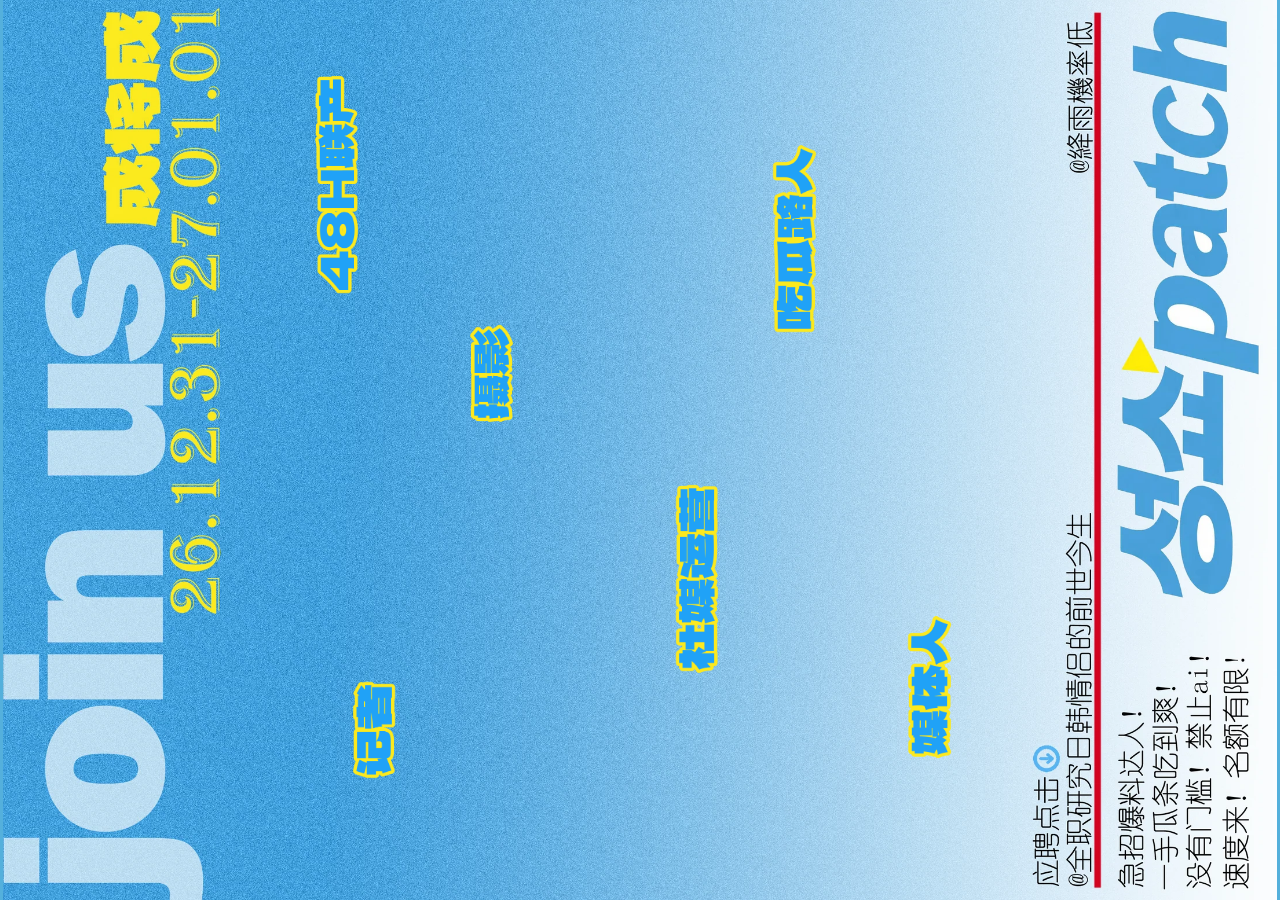
==== poster.html @ 54b84e3b "Add animated recruitment poster with original styling and Weibo link" ====
<!DOCTYPE html>
<html lang="zh-CN">
<head>
  <meta charset="UTF-8" />
  <meta name="viewport" content="width=device-width, initial-scale=1.0, viewport-fit=cover" />
  <meta name="theme-color" content="#54b0dc" />
  <title>Join us · 招募海报</title>
  <link rel="preload" as="image" href="assets/join-us-poster.webp?v=31" fetchpriority="high" />
  <style>
    * { box-sizing: border-box; }
    html, body { margin: 0; width: 100%; height: 100%; overflow: hidden; background: #54b0dc; }
    .poster-stage {
      position: fixed; left: 50%; top: 50%;
      width: 100vw; height: 100vh;
      width: 100dvw; height: 100dvh;
      transform: translate(-50%, -50%);
      display: flex; align-items: center; justify-content: center;
    }
    .poster-frame {
      position: relative; width: min(100vw, calc(100vh * 2480 / 3508));
      width: min(100dvw, calc(100dvh * 2480 / 3508));
      aspect-ratio: 2480 / 3508;
    }
    .weibo-link {
      position: absolute; left: 0.6%; top: 80.4%; width: 44%; height: 5.2%;
      z-index: 2; border-radius: 3px; cursor: pointer;
      touch-action: manipulation;
    }
    .weibo-link:hover { background: rgba(255, 255, 255, 0.14); }
    .weibo-link:focus-visible { outline: 3px solid #ffe500; outline-offset: 2px; }
    .poster-label {
      position: absolute; display: block; pointer-events: none;
      animation: twinkle var(--period) ease-in-out var(--delay) infinite;
      transform-origin: center;
    }
    @keyframes twinkle {
      0%, 100% { transform: scale(0.97); }
      50% { transform: scale(1.075); }
    }
    .poster {
      display: block; width: 100%; height: 100%; object-fit: contain;
      animation: appear 240ms ease-out;
    }
    @media (orientation: landscape) {
      .poster-frame {
        width: min(100vh, calc(100vw * 2480 / 3508));
        width: min(100dvh, calc(100dvw * 2480 / 3508));
      }
      .poster-stage {
        width: 100vh; height: 100vw;
        width: 100dvh; height: 100dvw;
        transform: translate(-50%, -50%) rotate(-90deg);
      }
    }
    @keyframes appear { from { opacity: 0; transform: scale(.96); } to { opacity: 1; transform: scale(1); } }
    @media (prefers-reduced-motion: reduce) { .poster, .poster-label { animation: none; } }
  </style>
</head>
<body>
  <main class="poster-stage" aria-label="招募海报">
    <div class="poster-frame">
    <img class="poster" src="assets/join-us-poster.webp?v=31" width="1555" height="2200"
      alt="Join us 成将成，26.12.31—27.01.01。招募记者、48H联产、摄影、社媒运营、吃瓜路人、媒体人。急招爆料达人，一手瓜条吃到爽，没有门槛，禁止AI，速度来，名额有限。"
      fetchpriority="high" loading="eager" />
    <img class="poster-label" src="assets/poster-label-0.webp" alt="" aria-hidden="true" style="left:12.82258%;top:26.88141%;width:12.13710%;height:4.38997%;--period:2.60s;--delay:-0.00s" />
    <img class="poster-label" src="assets/poster-label-1.webp" alt="" aria-hidden="true" style="left:52.37903%;top:36.11745%;width:12.29839%;height:4.41847%;--period:2.83s;--delay:-0.61s" />
    <img class="poster-label" src="assets/poster-label-2.webp" alt="" aria-hidden="true" style="left:66.69355%;top:23.94527%;width:25.68548%;height:4.44698%;--period:3.06s;--delay:-1.22s" />
    <img class="poster-label" src="assets/poster-label-3.webp" alt="" aria-hidden="true" style="left:14.95968%;top:70.52452%;width:17.41935%;height:4.41847%;--period:3.29s;--delay:-1.83s" />
    <img class="poster-label" src="assets/poster-label-4.webp" alt="" aria-hidden="true" style="left:24.47581%;top:52.25200%;width:22.41935%;height:4.38997%;--period:3.52s;--delay:-2.44s" />
    <img class="poster-label" src="assets/poster-label-5.webp" alt="" aria-hidden="true" style="left:62.37903%;top:59.92018%;width:22.25806%;height:4.41847%;--period:3.75s;--delay:-3.05s" />
    <a class="weibo-link" href="https://weibo.com/u/4026392634"
      aria-label="访问 @全职研究日韩情侣的前世今生 的微博主页"
      title="访问 @全职研究日韩情侣的前世今生 的微博主页"></a>
    </div>
  </main>
</body>
</html>
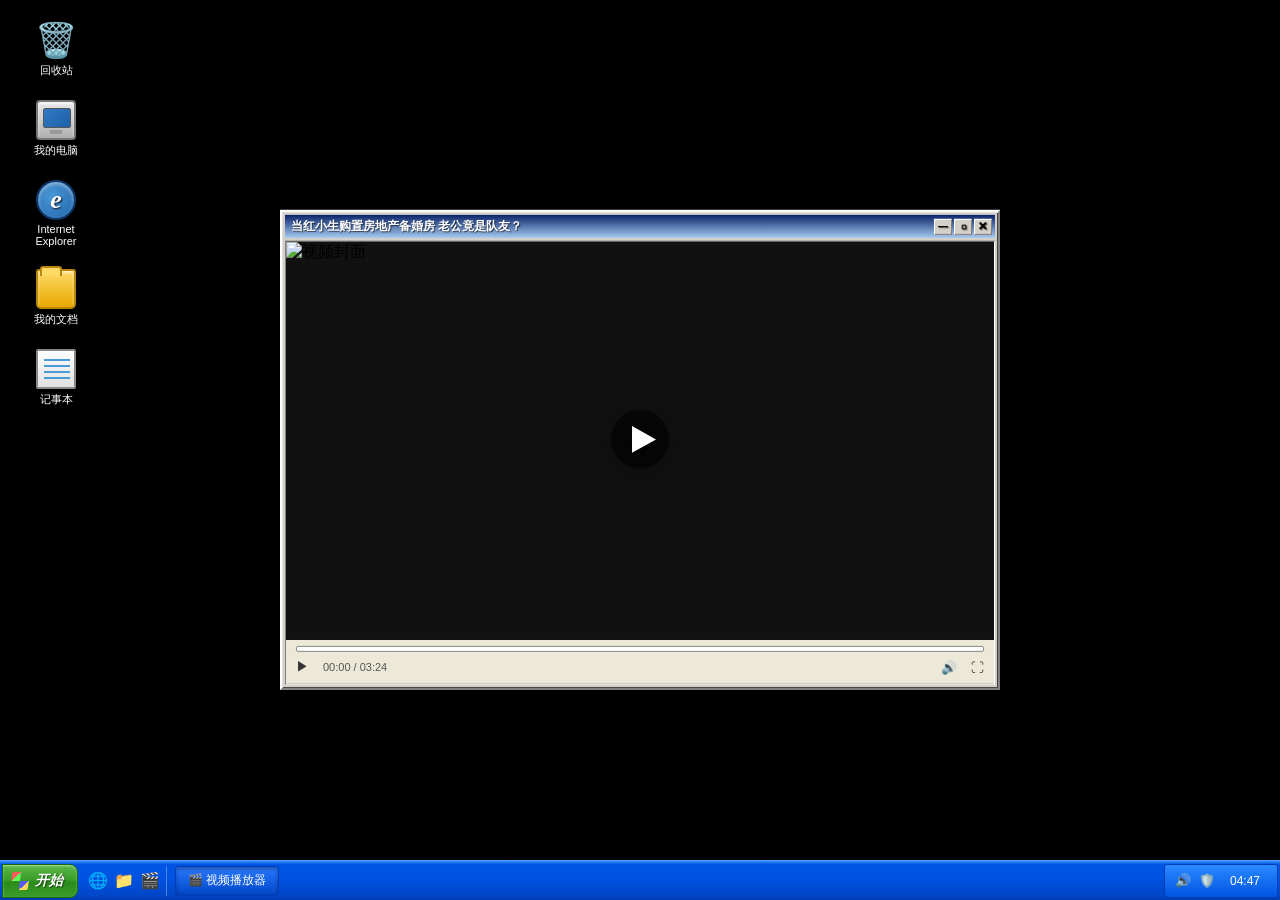
==== commit bbbe3925: "Keep poster inside homepage so refresh returns to desktop" ====
--- a/poster.html
+++ b/poster.html
@@ -2,6 +2,11 @@
 <html lang="zh-CN">
 <head>
   <meta charset="UTF-8" />
+  <script>
+    // 旧海报地址直接打开或刷新时，回到网站起点。
+    if (window.self === window.top) window.location.replace("./");
+    document.documentElement.classList.add("poster-loading");
+  </script>
   <meta name="viewport" content="width=device-width, initial-scale=1.0, viewport-fit=cover" />
   <meta name="theme-color" content="#54b0dc" />
   <title>Join us · 招募海报</title>
@@ -21,6 +26,9 @@
       width: min(100dvw, calc(100dvh * 2480 / 3508));
       aspect-ratio: 2480 / 3508;
     }
+    .poster-loading .poster-frame { visibility: hidden; }
+    .poster-loading .poster-label { animation-play-state: paused; }
+    .poster-ready .poster-frame { animation: appear 240ms ease-out; }
     .weibo-link {
       position: absolute; left: 0.6%; top: 80.4%; width: 44%; height: 5.2%;
       z-index: 2; border-radius: 3px; cursor: pointer;
@@ -39,7 +47,6 @@
     }
     .poster {
       display: block; width: 100%; height: 100%; object-fit: contain;
-      animation: appear 240ms ease-out;
     }
     @media (orientation: landscape) {
       .poster-frame {
@@ -53,7 +60,7 @@
       }
     }
     @keyframes appear { from { opacity: 0; transform: scale(.96); } to { opacity: 1; transform: scale(1); } }
-    @media (prefers-reduced-motion: reduce) { .poster, .poster-label { animation: none; } }
+    @media (prefers-reduced-motion: reduce) { .poster-ready .poster-frame, .poster-label { animation: none; } }
   </style>
 </head>
 <body>
@@ -68,10 +75,24 @@
     <img class="poster-label" src="assets/poster-label-3.webp" alt="" aria-hidden="true" style="left:14.95968%;top:70.52452%;width:17.41935%;height:4.41847%;--period:3.29s;--delay:-1.83s" />
     <img class="poster-label" src="assets/poster-label-4.webp" alt="" aria-hidden="true" style="left:24.47581%;top:52.25200%;width:22.41935%;height:4.38997%;--period:3.52s;--delay:-2.44s" />
     <img class="poster-label" src="assets/poster-label-5.webp" alt="" aria-hidden="true" style="left:62.37903%;top:59.92018%;width:22.25806%;height:4.41847%;--period:3.75s;--delay:-3.05s" />
-    <a class="weibo-link" href="https://weibo.com/u/4026392634"
+    <a class="weibo-link" href="https://weibo.com/u/4026392634" target="_top"
       aria-label="访问 @全职研究日韩情侣的前世今生 的微博主页"
       title="访问 @全职研究日韩情侣的前世今生 的微博主页"></a>
     </div>
   </main>
+  <script>
+    // 等整张海报的背景和文字都加载、解码完成，再一起显示。
+    function imageReady(image) {
+      const loaded = image.complete ? Promise.resolve() : new Promise(resolve => {
+        image.addEventListener("load", resolve, { once: true });
+        image.addEventListener("error", resolve, { once: true });
+      });
+      return loaded.then(() => image.decode ? image.decode().catch(() => {}) : undefined);
+    }
+    Promise.all(Array.from(document.querySelectorAll(".poster-frame img"), imageReady))
+      .then(() => {
+        document.documentElement.classList.replace("poster-loading", "poster-ready");
+      });
+  </script>
 </body>
 </html>
